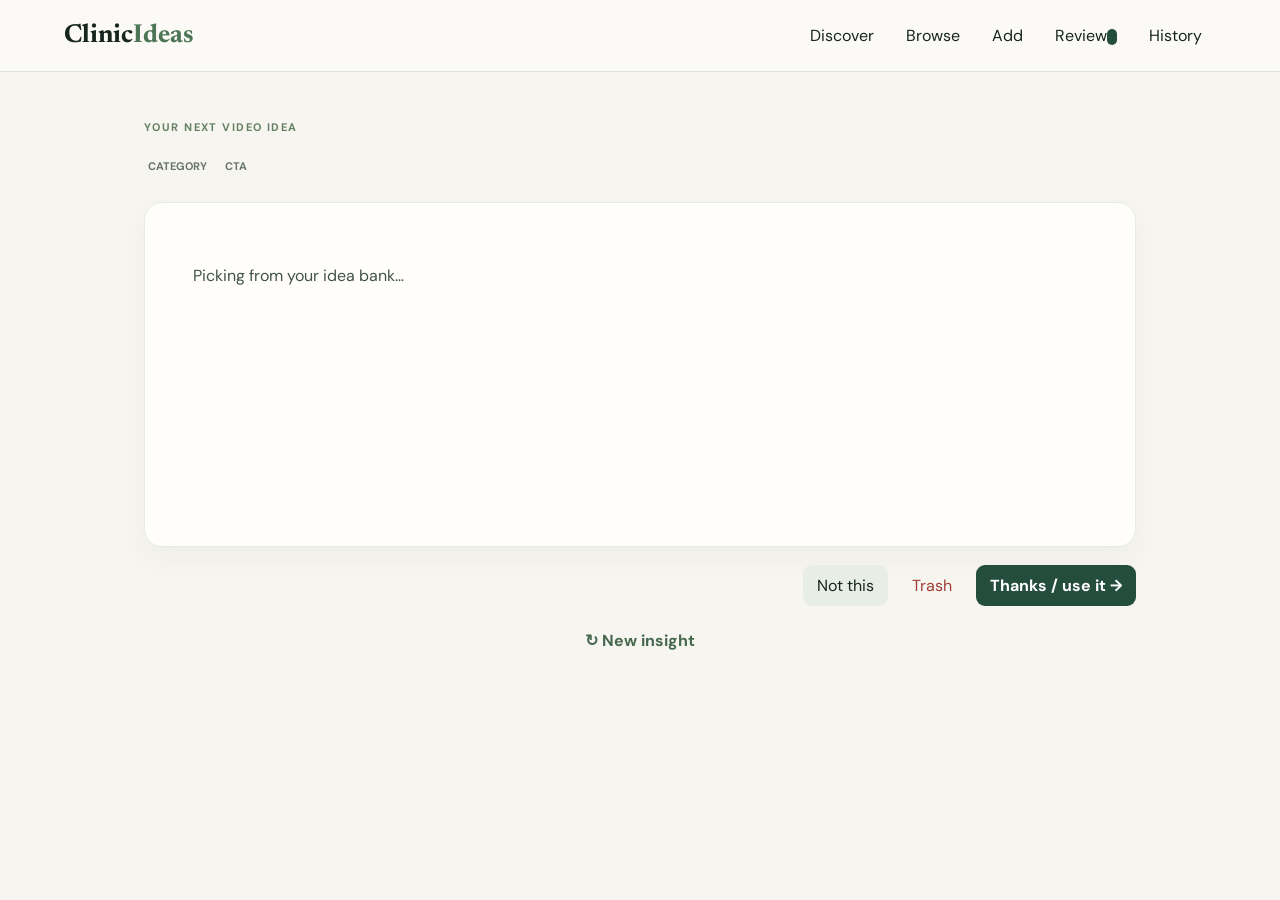
==== index.html @ f275d4c1 "first" ====
<!doctype html><html><head><meta charset="utf-8"><meta name="viewport" content="width=device-width,initial-scale=1"><title>Clinic Insight Bank</title><link rel="stylesheet" href="style.css"></head><body>
<header><a class="brand" href="#home">Clinic<span>Ideas</span></a><nav><button data-page="home">Discover</button><button data-page="browse">Browse</button><button data-page="add">Add</button><button data-page="review">Review <i id="draftCount"></i></button><button data-page="history">History</button></nav></header>
<main><section id="home" class="page active"><div class="eyebrow">YOUR NEXT VIDEO IDEA</div><div class="filterbar"><div id="categoryFilters"></div><div id="ctaFilters"></div></div><article id="card" class="insight-card"><p class="loading">Picking from your idea bank…</p></article><div class="actions"><button class="secondary" onclick="act('skipped')">Not this</button><button class="danger" onclick="act('trash')">Trash</button><button class="primary" onclick="act('used')">Thanks / use it →</button></div><button class="new" onclick="loadRandom()">↻ New insight</button></section>
<section id="browse" class="page"><div class="section-head"><h1>Browse all insights</h1><span id="browseCount"></span></div><div class="toolbar"><input id="search" placeholder="Search the idea bank"><select id="state"><option value="all">All insights</option><option value="active">Active only</option><option value="trash">Trash only</option></select><select id="sort"><option value="new">Newest</option><option value="least">Least used</option><option value="used">Most used</option><option value="category">Category</option></select></div><div id="list" class="list"></div></section>
<section id="add" class="page"><h1>Add to the idea bank</h1><div class="tabs"><button class="tab selected" onclick="showAdd('single')">One insight</button><button class="tab" onclick="showAdd('bulk')">Bulk paste</button><button class="tab" onclick="showAdd('generate')">Generate more</button></div><div id="single" class="add-panel form"></div><div id="bulk" class="add-panel hidden"><p>Paste one insight per line using: <code>Core insight | Indian clinic application | Category | CTA</code></p><textarea id="bulkText" rows="12" placeholder="A busy OPD can hide a weak practice | Explain the mechanism… | Economics | Consultation Calculator"></textarea><button class="primary" onclick="bulkAdd()">Import insights</button></div><div id="generate" class="add-panel hidden form"><p class="note">Generation creates a review queue first. It is designed to avoid generic advice and requires an <code>OPENAI_API_KEY</code> when starting the local server.</p><label>Category / topic<input id="genTopic" placeholder="e.g. appointment capacity, dermatology follow-ups"></label><label>Number (1–12)<input id="genCount" type="number" min="1" max="12" value="5"></label><button class="primary" onclick="generate()">Generate review ideas</button><p id="genStatus"></p></div></section>
<section id="review" class="page"><div class="section-head"><h1>Generated ideas to review</h1><button class="primary" onclick="approveDrafts()">Approve selected</button></div><div id="drafts" class="list"></div></section><section id="history" class="page"><h1>Activity history</h1><div id="historyList" class="list"></div></section></main><dialog id="editor"><form method="dialog" class="form"><div class="section-head"><h2>Edit insight</h2><button>×</button></div><div id="editFields"></div><button class="primary" type="button" onclick="saveEdit()">Save changes</button></form></dialog><script src="app.js"></script></body></html>
---- style.css ----
@import url('https://fonts.googleapis.com/css2?family=DM+Sans:wght@400;500;700&family=Newsreader:opsz,wght@6..72,500;6..72,700&display=swap');
:root{--ink:#16251f;--muted:#67756d;--cream:#f7f5ef;--line:#dce2d9;--lime:#d7f067;--deep:#244d3e;--red:#9f3e37}*{box-sizing:border-box}body{margin:0;background:var(--cream);color:var(--ink);font-family:'DM Sans',sans-serif}header{height:72px;display:flex;align-items:center;justify-content:space-between;padding:0 max(5vw,24px);border-bottom:1px solid var(--line);background:#fbfaf6}.brand{font:700 26px Newsreader;text-decoration:none;color:var(--ink)}.brand span{color:#4c7655}nav{display:flex;gap:4px}button{border:0;font:inherit;cursor:pointer;border-radius:9px;padding:10px 14px;background:transparent;color:var(--ink)}nav button:hover,.tab.selected{background:#e7eddf}nav i{font-style:normal;font-size:11px;background:var(--deep);color:white;border-radius:99px;padding:1px 5px}main{max-width:1040px;margin:auto;padding:48px 24px}.page{display:none}.page.active{display:block}.eyebrow{font-size:11px;letter-spacing:.13em;font-weight:700;color:#638063;margin-bottom:18px}.filterbar{display:flex;gap:10px;flex-wrap:wrap;margin:0 0 22px}.filterbar>div{display:flex;gap:6px;flex-wrap:wrap}.filterbar>div:before{font-size:11px;color:var(--muted);font-weight:700;padding:7px 4px}.filterbar>div:first-child:before{content:'CATEGORY'}.filterbar>div:nth-child(2):before{content:'CTA'}.chip{font-size:12px;background:#e7ece4;border:1px solid transparent;padding:6px 9px;border-radius:99px}.chip.on{background:var(--lime);border-color:#abc54a}.insight-card{min-height:345px;padding:44px 48px;background:#fffefa;border:1px solid #e8ebe4;border-radius:18px;box-shadow:0 12px 30px #263d2b0a}.tag{font-size:12px;font-weight:700;color:#52715e;text-transform:uppercase;letter-spacing:.08em}.insight-card h1{font:700 clamp(29px,4vw,47px)/1.04 Newsreader;margin:20px 0 24px;max-width:830px}.insight-card p{font-size:16px;line-height:1.6;max-width:780px;color:#42534a}.meta{display:flex;gap:12px;align-items:center;margin-top:27px;font-size:13px;color:var(--muted)}.pill{background:#edf2e9;border-radius:99px;padding:6px 10px}.actions{display:flex;gap:10px;margin-top:18px;justify-content:flex-end}.primary{background:var(--deep);color:white;font-weight:700}.secondary{background:#e8eee5}.danger{color:var(--red)}.new{display:block;margin:14px auto;color:#46684e;font-weight:700}.section-head{display:flex;justify-content:space-between;align-items:center;gap:12px}h1{font:700 38px Newsreader;margin:0 0 26px}h2{font:700 25px Newsreader;margin:0}.toolbar{display:flex;gap:9px;margin-bottom:20px}.toolbar input{flex:1}.toolbar input,select,input,textarea{border:1px solid var(--line);border-radius:8px;background:#fffefa;padding:10px;font:inherit;color:var(--ink)}.list{display:grid;gap:10px}.row{padding:19px 20px;border:1px solid var(--line);border-radius:12px;background:#fffefa}.row h3{margin:0 0 7px;font:700 20px Newsreader}.row p{margin:0;color:var(--muted);line-height:1.45}.row-foot{display:flex;justify-content:space-between;align-items:center;gap:8px;margin-top:14px;font-size:12px;color:var(--muted)}.row-actions button{padding:5px 8px;font-size:12px}.tabs{border-bottom:1px solid var(--line);margin-bottom:24px}.tab{border-radius:8px 8px 0 0}.form{max-width:720px}.form label{display:block;margin:14px 0 4px;font-weight:700;font-size:13px}.form input,.form textarea{width:100%;margin-top:6px}.form textarea{min-height:130px;resize:vertical}.form .primary{margin-top:18px}.hidden{display:none}.note{color:var(--muted);line-height:1.5}code{background:#e9eee6;padding:2px 4px;border-radius:4px}dialog{border:0;border-radius:15px;padding:28px;width:min(700px,95vw);box-shadow:0 18px 80px #0004}dialog::backdrop{background:#19322755}.loading{color:var(--muted)}.history-action{text-transform:capitalize;font-weight:700;color:#55705c}@media(max-width:650px){header{height:auto;padding:15px 18px;align-items:flex-start;gap:10px}nav{flex-wrap:wrap;justify-content:flex-end}nav button{padding:5px 7px;font-size:12px}main{padding:30px 15px}.insight-card{padding:28px 25px;min-height:390px}.actions{flex-wrap:wrap}.actions .primary{margin-left:auto}.toolbar{flex-wrap:wrap}.toolbar input{flex-basis:100%}h1{font-size:32px}}
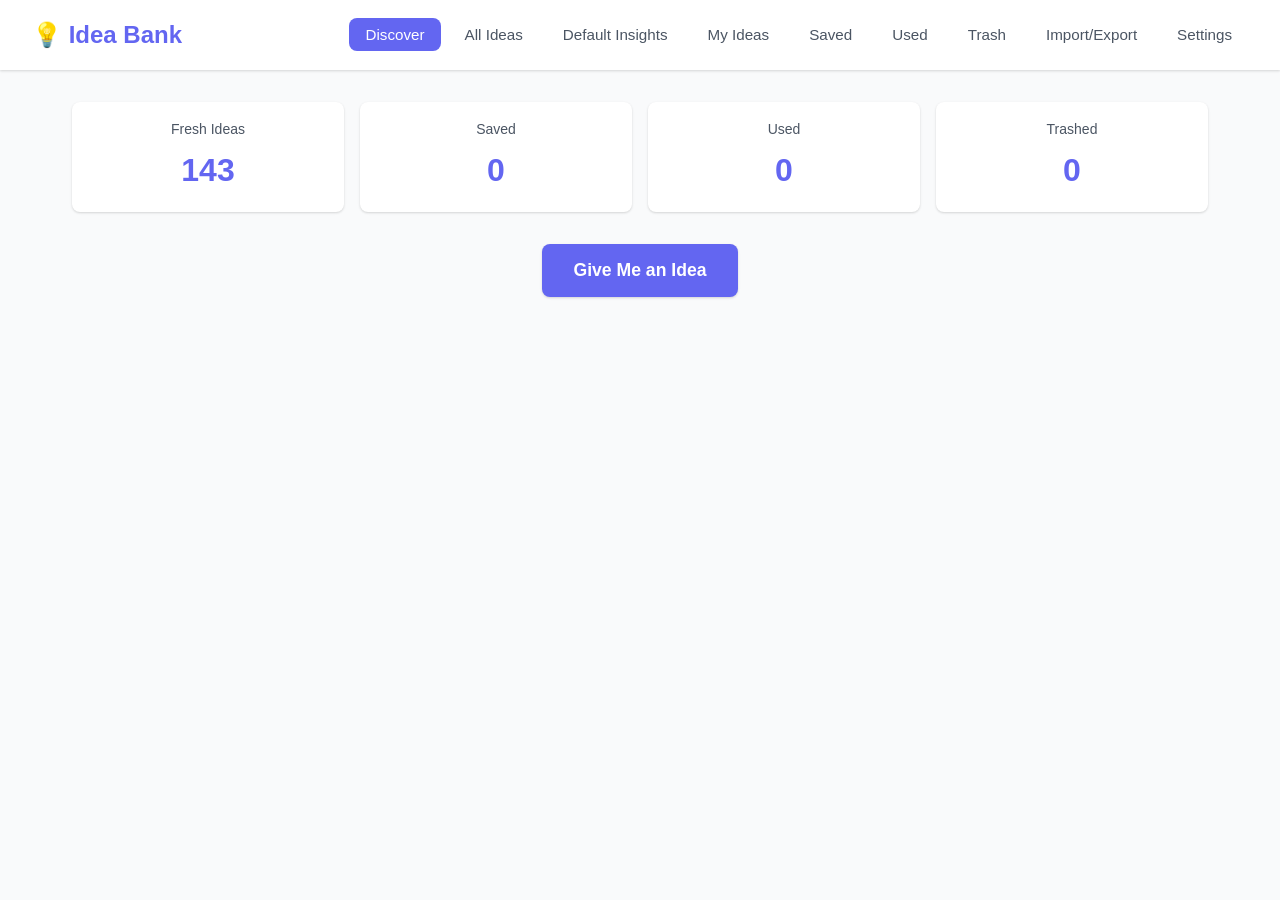
==== commit 372cdee7: "new" ====
--- a/index.html
+++ b/index.html
@@ -1,6 +1,315 @@
-<!doctype html><html><head><meta charset="utf-8"><meta name="viewport" content="width=device-width,initial-scale=1"><title>Clinic Insight Bank</title><link rel="stylesheet" href="style.css"></head><body>
-<header><a class="brand" href="#home">Clinic<span>Ideas</span></a><nav><button data-page="home">Discover</button><button data-page="browse">Browse</button><button data-page="add">Add</button><button data-page="review">Review <i id="draftCount"></i></button><button data-page="history">History</button></nav></header>
-<main><section id="home" class="page active"><div class="eyebrow">YOUR NEXT VIDEO IDEA</div><div class="filterbar"><div id="categoryFilters"></div><div id="ctaFilters"></div></div><article id="card" class="insight-card"><p class="loading">Picking from your idea bank…</p></article><div class="actions"><button class="secondary" onclick="act('skipped')">Not this</button><button class="danger" onclick="act('trash')">Trash</button><button class="primary" onclick="act('used')">Thanks / use it →</button></div><button class="new" onclick="loadRandom()">↻ New insight</button></section>
-<section id="browse" class="page"><div class="section-head"><h1>Browse all insights</h1><span id="browseCount"></span></div><div class="toolbar"><input id="search" placeholder="Search the idea bank"><select id="state"><option value="all">All insights</option><option value="active">Active only</option><option value="trash">Trash only</option></select><select id="sort"><option value="new">Newest</option><option value="least">Least used</option><option value="used">Most used</option><option value="category">Category</option></select></div><div id="list" class="list"></div></section>
-<section id="add" class="page"><h1>Add to the idea bank</h1><div class="tabs"><button class="tab selected" onclick="showAdd('single')">One insight</button><button class="tab" onclick="showAdd('bulk')">Bulk paste</button><button class="tab" onclick="showAdd('generate')">Generate more</button></div><div id="single" class="add-panel form"></div><div id="bulk" class="add-panel hidden"><p>Paste one insight per line using: <code>Core insight | Indian clinic application | Category | CTA</code></p><textarea id="bulkText" rows="12" placeholder="A busy OPD can hide a weak practice | Explain the mechanism… | Economics | Consultation Calculator"></textarea><button class="primary" onclick="bulkAdd()">Import insights</button></div><div id="generate" class="add-panel hidden form"><p class="note">Generation creates a review queue first. It is designed to avoid generic advice and requires an <code>OPENAI_API_KEY</code> when starting the local server.</p><label>Category / topic<input id="genTopic" placeholder="e.g. appointment capacity, dermatology follow-ups"></label><label>Number (1–12)<input id="genCount" type="number" min="1" max="12" value="5"></label><button class="primary" onclick="generate()">Generate review ideas</button><p id="genStatus"></p></div></section>
-<section id="review" class="page"><div class="section-head"><h1>Generated ideas to review</h1><button class="primary" onclick="approveDrafts()">Approve selected</button></div><div id="drafts" class="list"></div></section><section id="history" class="page"><h1>Activity history</h1><div id="historyList" class="list"></div></section></main><dialog id="editor"><form method="dialog" class="form"><div class="section-head"><h2>Edit insight</h2><button>×</button></div><div id="editFields"></div><button class="primary" type="button" onclick="saveEdit()">Save changes</button></form></dialog><script src="app.js"></script></body></html>
+<!DOCTYPE html>
+<html lang="en">
+<head>
+    <meta charset="UTF-8">
+    <meta name="viewport" content="width=device-width, initial-scale=1.0">
+    <title>Content Idea Bank</title>
+    <link rel="stylesheet" href="styles.css">
+</head>
+<body>
+    <nav class="navbar">
+        <div class="nav-container">
+            <h1 class="logo">💡 Idea Bank</h1>
+            <ul class="nav-menu">
+                <li><a href="#" data-page="discover" class="nav-link active">Discover</a></li>
+                <li><a href="#" data-page="all" class="nav-link">All Ideas</a></li>
+                <li><a href="#" data-page="default-insights" class="nav-link">Default Insights</a></li>
+                <li><a href="#" data-page="user-ideas" class="nav-link">My Ideas</a></li>
+                <li><a href="#" data-page="saved" class="nav-link">Saved</a></li>
+                <li><a href="#" data-page="used" class="nav-link">Used</a></li>
+                <li><a href="#" data-page="trash" class="nav-link">Trash</a></li>
+                <li><a href="#" data-page="import-export" class="nav-link">Import/Export</a></li>
+                <li><a href="#" data-page="settings" class="nav-link">Settings</a></li>
+            </ul>
+        </div>
+    </nav>
+
+    <div class="container">
+        <!-- Discover Page -->
+        <div id="discover-page" class="page active">
+            <div class="stats-bar">
+                <div class="stat">
+                    <span class="stat-label">Fresh Ideas</span>
+                    <span class="stat-value" id="fresh-count">0</span>
+                </div>
+                <div class="stat">
+                    <span class="stat-label">Saved</span>
+                    <span class="stat-value" id="saved-count">0</span>
+                </div>
+                <div class="stat">
+                    <span class="stat-label">Used</span>
+                    <span class="stat-value" id="used-count">0</span>
+                </div>
+                <div class="stat">
+                    <span class="stat-label">Trashed</span>
+                    <span class="stat-value" id="trash-count">0</span>
+                </div>
+            </div>
+
+            <div class="discover-container">
+                <button id="give-idea-btn" class="primary-btn">Give Me an Idea</button>
+                
+                <div id="idea-card" class="idea-card hidden">
+                    <div class="category-badge" id="idea-category"></div>
+                    <h2 id="idea-title"></h2>
+                    <div class="idea-section">
+                        <h3>Description</h3>
+                        <p id="idea-description"></p>
+                    </div>
+                    <div class="idea-section">
+                        <h3>Evidence / Execution Notes</h3>
+                        <p id="idea-evidence"></p>
+                    </div>
+                    
+                    <div class="action-buttons">
+                        <button id="use-btn" class="btn btn-use">USE</button>
+                        <button id="trash-btn" class="btn btn-trash">TRASH</button>
+                        <button id="save-btn" class="btn btn-save">SAVE</button>
+                        <button id="skip-btn" class="btn btn-skip">SKIP</button>
+                        <button id="edit-btn" class="btn btn-edit">EDIT</button>
+                    </div>
+                </div>
+
+                <div id="no-ideas-message" class="message hidden">
+                    <p>No eligible ideas available. Import some ideas or check your saved/trashed ideas.</p>
+                </div>
+            </div>
+        </div>
+
+        <!-- All Ideas Page -->
+        <div id="all-page" class="page">
+            <div class="page-header">
+                <h2>All Ideas</h2>
+                <button id="add-idea-btn" class="primary-btn">+ Add New Idea</button>
+            </div>
+            
+            <div class="filters">
+                <input type="text" id="search-all" placeholder="Search ideas..." class="search-input">
+                <select id="filter-category-all" class="filter-select">
+                    <option value="">All Categories</option>
+                </select>
+            </div>
+
+            <div id="all-ideas-list" class="ideas-list"></div>
+        </div>
+
+        <!-- Default Insights Page -->
+        <div id="default-insights-page" class="page">
+            <div class="page-header">
+                <h2>📚 Default Insights</h2>
+                <p class="page-description">Insights from the doctor_content_bank.xlsx - these are the default ideas provided with the system.</p>
+            </div>
+            
+            <div class="filters">
+                <input type="text" id="search-default" placeholder="Search default insights..." class="search-input">
+                <select id="filter-category-default" class="filter-select">
+                    <option value="">All Categories</option>
+                </select>
+            </div>
+
+            <div id="default-ideas-list" class="ideas-list"></div>
+        </div>
+
+        <!-- User-Created Ideas Page -->
+        <div id="user-ideas-page" class="page">
+            <div class="page-header">
+                <h2>✍️ My Ideas</h2>
+                <p class="page-description">Ideas you've created yourself.</p>
+                <button id="add-user-idea-btn" class="primary-btn">+ Add New Idea</button>
+            </div>
+            
+            <div class="filters">
+                <input type="text" id="search-user" placeholder="Search your ideas..." class="search-input">
+                <select id="filter-category-user" class="filter-select">
+                    <option value="">All Categories</option>
+                </select>
+            </div>
+
+            <div id="user-ideas-list" class="ideas-list"></div>
+        </div>
+
+        <!-- Saved Ideas Page -->
+        <div id="saved-page" class="page">
+            <div class="page-header">
+                <h2>Saved Ideas</h2>
+            </div>
+            
+            <div class="filters">
+                <input type="text" id="search-saved" placeholder="Search saved ideas..." class="search-input">
+                <select id="filter-category-saved" class="filter-select">
+                    <option value="">All Categories</option>
+                </select>
+            </div>
+
+            <div id="saved-ideas-list" class="ideas-list"></div>
+        </div>
+
+        <!-- Used Ideas Page -->
+        <div id="used-page" class="page">
+            <div class="page-header">
+                <h2>Used Ideas</h2>
+            </div>
+            
+            <div class="filters">
+                <input type="text" id="search-used" placeholder="Search used ideas..." class="search-input">
+                <select id="filter-category-used" class="filter-select">
+                    <option value="">All Categories</option>
+                </select>
+            </div>
+
+            <div id="used-ideas-list" class="ideas-list"></div>
+        </div>
+
+        <!-- Trash Page -->
+        <div id="trash-page" class="page">
+            <div class="page-header">
+                <h2>Trash</h2>
+                <p class="page-description">Ideas here are excluded from discovery. You can restore them anytime.</p>
+            </div>
+            
+            <div class="filters">
+                <input type="text" id="search-trash" placeholder="Search trashed ideas..." class="search-input">
+                <select id="filter-category-trash" class="filter-select">
+                    <option value="">All Categories</option>
+                </select>
+            </div>
+
+            <div id="trash-ideas-list" class="ideas-list"></div>
+        </div>
+
+        <!-- Import/Export Page -->
+        <div id="import-export-page" class="page">
+            <div class="page-header">
+                <h2>Import & Export</h2>
+            </div>
+
+            <div class="import-export-container">
+                <div class="section">
+                    <h3>Import Ideas</h3>
+                    <p>Upload an Excel (.xlsx), CSV, or JSON file containing ideas.</p>
+                    <input type="file" id="import-file" accept=".xlsx,.csv,.json" class="file-input">
+                    <button id="import-btn" class="primary-btn">Import File</button>
+                    <div id="import-preview" class="import-preview hidden"></div>
+                </div>
+
+                <div class="section">
+                    <h3>Export Ideas</h3>
+                    <div class="export-options">
+                        <button id="export-all-btn" class="btn btn-export">Export All (Excel)</button>
+                        <button id="export-fresh-btn" class="btn btn-export">Export Fresh Ideas (Excel)</button>
+                        <button id="export-used-btn" class="btn btn-export">Export Used (Excel)</button>
+                        <button id="export-trash-btn" class="btn btn-export">Export Trash (Excel)</button>
+                        <button id="export-backup-btn" class="btn btn-export">Full Backup (JSON)</button>
+                    </div>
+                    <p class="export-note">💡 Use Full Backup to save all your data and restore it on another device or browser.</p>
+                </div>
+            </div>
+        </div>
+
+        <!-- Settings Page -->
+        <div id="settings-page" class="page">
+            <div class="page-header">
+                <h2>Settings</h2>
+            </div>
+
+            <div class="settings-container">
+                <div class="setting-item">
+                    <label for="cooldown-days">
+                        <strong>Cooldown Period (days)</strong>
+                        <span class="setting-description">How long to wait before showing used ideas again</span>
+                    </label>
+                    <input type="number" id="cooldown-days" min="0" max="365" value="90" class="setting-input">
+                </div>
+
+                <div class="setting-item">
+                    <strong>Data Migration</strong>
+                    <span class="setting-description">If your default insights are not showing up correctly, click below to migrate existing ideas</span>
+                    <br><br>
+                    <button id="migrate-ideas-btn" class="btn btn-save">Migrate Existing Ideas</button>
+                    <p id="migration-status" style="margin-top: 0.5rem; color: var(--gray-600);"></p>
+                </div>
+            </div>
+        </div>
+    </div>
+
+    <!-- Modal for Use Note -->
+    <div id="use-modal" class="modal">
+        <div class="modal-content">
+            <h3>Add a Note (Optional)</h3>
+            <textarea id="use-note" placeholder="Add any notes about how you used this idea..." rows="4"></textarea>
+            <div class="modal-buttons">
+                <button id="use-confirm-btn" class="primary-btn">Confirm</button>
+                <button id="use-cancel-btn" class="btn">Cancel</button>
+            </div>
+        </div>
+    </div>
+
+    <!-- Modal for Edit Idea -->
+    <div id="edit-modal" class="modal">
+        <div class="modal-content">
+            <h3 id="edit-modal-title">Edit Idea</h3>
+            <div class="form-group">
+                <label>Title / Insight</label>
+                <input type="text" id="edit-title" class="form-input">
+            </div>
+            <div class="form-group">
+                <label>Description</label>
+                <textarea id="edit-description" rows="3" class="form-input"></textarea>
+            </div>
+            <div class="form-group">
+                <label>Category</label>
+                <input type="text" id="edit-category" class="form-input">
+            </div>
+            <div class="form-group">
+                <label>Evidence / Execution Notes</label>
+                <textarea id="edit-evidence" rows="3" class="form-input"></textarea>
+            </div>
+            <div class="form-group">
+                <label>Personal Notes</label>
+                <textarea id="edit-notes" rows="2" class="form-input"></textarea>
+            </div>
+            <div class="modal-buttons">
+                <button id="edit-save-btn" class="primary-btn">Save Changes</button>
+                <button id="edit-cancel-btn" class="btn">Cancel</button>
+            </div>
+        </div>
+    </div>
+
+    <!-- Modal for Add New Idea -->
+    <div id="add-modal" class="modal">
+        <div class="modal-content">
+            <h3>Add New Idea</h3>
+            <div class="form-group">
+                <label>Title / Insight *</label>
+                <input type="text" id="add-title" class="form-input" required>
+            </div>
+            <div class="form-group">
+                <label>Description</label>
+                <textarea id="add-description" rows="3" class="form-input"></textarea>
+            </div>
+            <div class="form-group">
+                <label>Category</label>
+                <input type="text" id="add-category" class="form-input">
+            </div>
+            <div class="form-group">
+                <label>Evidence / Execution Notes</label>
+                <textarea id="add-evidence" rows="3" class="form-input"></textarea>
+            </div>
+            <div class="form-group">
+                <label>Personal Notes</label>
+                <textarea id="add-notes" rows="2" class="form-input"></textarea>
+            </div>
+            <div class="modal-buttons">
+                <button id="add-save-btn" class="primary-btn">Add Idea</button>
+                <button id="add-cancel-btn" class="btn">Cancel</button>
+            </div>
+        </div>
+    </div>
+
+    <!-- Loading SheetJS from CDN for Excel support -->
+    <script src="https://cdn.sheetjs.com/xlsx-0.20.1/package/dist/xlsx.full.min.js"></script>
+    <script src="default-data.js"></script>
+    <script src="app.js"></script>
+    <script src="import-export.js"></script>
+</body>
+</html>
--- a/styles.css
+++ b/styles.css
@@ -0,0 +1,744 @@
+/* Reset and Base Styles */
+* {
+    margin: 0;
+    padding: 0;
+    box-sizing: border-box;
+}
+
+:root {
+    --primary-color: #6366f1;
+    --primary-hover: #4f46e5;
+    --success-color: #10b981;
+    --danger-color: #ef4444;
+    --warning-color: #f59e0b;
+    --info-color: #3b82f6;
+    --gray-50: #f9fafb;
+    --gray-100: #f3f4f6;
+    --gray-200: #e5e7eb;
+    --gray-300: #d1d5db;
+    --gray-400: #9ca3af;
+    --gray-500: #6b7280;
+    --gray-600: #4b5563;
+    --gray-700: #374151;
+    --gray-800: #1f2937;
+    --gray-900: #111827;
+    --white: #ffffff;
+    --border-radius: 8px;
+    --box-shadow: 0 1px 3px rgba(0, 0, 0, 0.1), 0 1px 2px rgba(0, 0, 0, 0.06);
+    --box-shadow-lg: 0 10px 15px -3px rgba(0, 0, 0, 0.1), 0 4px 6px -2px rgba(0, 0, 0, 0.05);
+}
+
+body {
+    font-family: -apple-system, BlinkMacSystemFont, 'Segoe UI', Roboto, 'Helvetica Neue', Arial, sans-serif;
+    line-height: 1.6;
+    color: var(--gray-800);
+    background-color: var(--gray-50);
+}
+
+/* Navigation */
+.navbar {
+    background-color: var(--white);
+    box-shadow: var(--box-shadow);
+    position: sticky;
+    top: 0;
+    z-index: 1000;
+}
+
+.nav-container {
+    max-width: 1400px;
+    margin: 0 auto;
+    padding: 1rem 2rem;
+    display: flex;
+    justify-content: space-between;
+    align-items: center;
+}
+
+.logo {
+    font-size: 1.5rem;
+    font-weight: 700;
+    color: var(--primary-color);
+}
+
+.nav-menu {
+    display: flex;
+    gap: 0.5rem;
+    list-style: none;
+}
+
+.nav-link {
+    padding: 0.5rem 1rem;
+    color: var(--gray-600);
+    text-decoration: none;
+    border-radius: var(--border-radius);
+    transition: all 0.2s;
+    font-size: 0.95rem;
+    font-weight: 500;
+}
+
+.nav-link:hover {
+    background-color: var(--gray-100);
+    color: var(--gray-900);
+}
+
+.nav-link.active {
+    background-color: var(--primary-color);
+    color: var(--white);
+}
+
+/* Container */
+.container {
+    max-width: 1200px;
+    margin: 0 auto;
+    padding: 2rem;
+}
+
+/* Pages */
+.page {
+    display: none;
+}
+
+.page.active {
+    display: block;
+}
+
+/* Stats Bar */
+.stats-bar {
+    display: flex;
+    gap: 1rem;
+    margin-bottom: 2rem;
+    flex-wrap: wrap;
+}
+
+.stat {
+    background-color: var(--white);
+    padding: 1rem 1.5rem;
+    border-radius: var(--border-radius);
+    box-shadow: var(--box-shadow);
+    flex: 1;
+    min-width: 150px;
+    text-align: center;
+}
+
+.stat-label {
+    display: block;
+    font-size: 0.875rem;
+    color: var(--gray-600);
+    margin-bottom: 0.25rem;
+}
+
+.stat-value {
+    display: block;
+    font-size: 2rem;
+    font-weight: 700;
+    color: var(--primary-color);
+}
+
+/* Discover Container */
+.discover-container {
+    max-width: 800px;
+    margin: 0 auto;
+    text-align: center;
+}
+
+/* Idea Card */
+.idea-card {
+    background-color: var(--white);
+    padding: 2.5rem;
+    border-radius: var(--border-radius);
+    box-shadow: var(--box-shadow-lg);
+    margin-top: 2rem;
+    text-align: left;
+    animation: slideIn 0.3s ease-out;
+}
+
+@keyframes slideIn {
+    from {
+        opacity: 0;
+        transform: translateY(20px);
+    }
+    to {
+        opacity: 1;
+        transform: translateY(0);
+    }
+}
+
+.category-badge {
+    display: inline-block;
+    padding: 0.25rem 0.75rem;
+    background-color: var(--primary-color);
+    color: var(--white);
+    border-radius: 999px;
+    font-size: 0.875rem;
+    font-weight: 600;
+    margin-bottom: 1rem;
+}
+
+.idea-card h2 {
+    font-size: 1.75rem;
+    color: var(--gray-900);
+    margin-bottom: 1.5rem;
+    line-height: 1.3;
+}
+
+.idea-section {
+    margin-bottom: 1.5rem;
+}
+
+.idea-section h3 {
+    font-size: 0.875rem;
+    font-weight: 600;
+    color: var(--gray-600);
+    text-transform: uppercase;
+    letter-spacing: 0.05em;
+    margin-bottom: 0.5rem;
+}
+
+.idea-section p {
+    color: var(--gray-700);
+    line-height: 1.7;
+}
+
+/* Action Buttons */
+.action-buttons {
+    display: flex;
+    gap: 0.75rem;
+    margin-top: 2rem;
+    flex-wrap: wrap;
+}
+
+.btn {
+    padding: 0.75rem 1.5rem;
+    border: none;
+    border-radius: var(--border-radius);
+    font-size: 0.95rem;
+    font-weight: 600;
+    cursor: pointer;
+    transition: all 0.2s;
+    flex: 1;
+    min-width: 100px;
+}
+
+.primary-btn {
+    padding: 1rem 2rem;
+    background-color: var(--primary-color);
+    color: var(--white);
+    border: none;
+    border-radius: var(--border-radius);
+    font-size: 1.1rem;
+    font-weight: 600;
+    cursor: pointer;
+    transition: all 0.2s;
+    box-shadow: var(--box-shadow);
+}
+
+.primary-btn:hover {
+    background-color: var(--primary-hover);
+    transform: translateY(-1px);
+    box-shadow: var(--box-shadow-lg);
+}
+
+.btn-use {
+    background-color: var(--success-color);
+    color: var(--white);
+}
+
+.btn-use:hover {
+    background-color: #059669;
+}
+
+.btn-trash {
+    background-color: var(--danger-color);
+    color: var(--white);
+}
+
+.btn-trash:hover {
+    background-color: #dc2626;
+}
+
+.btn-save {
+    background-color: var(--warning-color);
+    color: var(--white);
+}
+
+.btn-save:hover {
+    background-color: #d97706;
+}
+
+.btn-skip {
+    background-color: var(--gray-300);
+    color: var(--gray-700);
+}
+
+.btn-skip:hover {
+    background-color: var(--gray-400);
+}
+
+.btn-edit {
+    background-color: var(--info-color);
+    color: var(--white);
+}
+
+.btn-edit:hover {
+    background-color: #2563eb;
+}
+
+/* Messages */
+.message {
+    background-color: var(--white);
+    padding: 2rem;
+    border-radius: var(--border-radius);
+    box-shadow: var(--box-shadow);
+    margin-top: 2rem;
+    text-align: center;
+    color: var(--gray-600);
+}
+
+.hidden {
+    display: none !important;
+}
+
+/* Page Header */
+.page-header {
+    display: flex;
+    justify-content: space-between;
+    align-items: center;
+    margin-bottom: 2rem;
+    flex-wrap: wrap;
+    gap: 1rem;
+}
+
+.page-header h2 {
+    font-size: 2rem;
+    color: var(--gray-900);
+}
+
+.page-description {
+    color: var(--gray-600);
+    font-size: 0.95rem;
+    margin-top: 0.5rem;
+}
+
+/* Filters */
+.filters {
+    display: flex;
+    gap: 1rem;
+    margin-bottom: 1.5rem;
+    flex-wrap: wrap;
+}
+
+.search-input {
+    flex: 1;
+    min-width: 250px;
+    padding: 0.75rem 1rem;
+    border: 1px solid var(--gray-300);
+    border-radius: var(--border-radius);
+    font-size: 0.95rem;
+}
+
+.search-input:focus {
+    outline: none;
+    border-color: var(--primary-color);
+    box-shadow: 0 0 0 3px rgba(99, 102, 241, 0.1);
+}
+
+.filter-select {
+    padding: 0.75rem 1rem;
+    border: 1px solid var(--gray-300);
+    border-radius: var(--border-radius);
+    font-size: 0.95rem;
+    background-color: var(--white);
+    cursor: pointer;
+    min-width: 200px;
+}
+
+.filter-select:focus {
+    outline: none;
+    border-color: var(--primary-color);
+    box-shadow: 0 0 0 3px rgba(99, 102, 241, 0.1);
+}
+
+/* Ideas List */
+.ideas-list {
+    display: grid;
+    gap: 1rem;
+}
+
+.idea-item {
+    background-color: var(--white);
+    padding: 1.5rem;
+    border-radius: var(--border-radius);
+    box-shadow: var(--box-shadow);
+    transition: all 0.2s;
+}
+
+.idea-item:hover {
+    box-shadow: var(--box-shadow-lg);
+    transform: translateY(-2px);
+}
+
+.idea-item-header {
+    display: flex;
+    justify-content: space-between;
+    align-items: flex-start;
+    margin-bottom: 1rem;
+    gap: 1rem;
+}
+
+.idea-item-title {
+    flex: 1;
+}
+
+.idea-item-title h3 {
+    font-size: 1.25rem;
+    color: var(--gray-900);
+    margin-bottom: 0.25rem;
+}
+
+.idea-item-category {
+    display: inline-block;
+    padding: 0.25rem 0.75rem;
+    background-color: var(--gray-100);
+    color: var(--gray-700);
+    border-radius: 999px;
+    font-size: 0.8rem;
+    font-weight: 600;
+    margin-right: 0.5rem;
+}
+
+.idea-source-badge {
+    display: inline-block;
+    padding: 0.25rem 0.75rem;
+    border-radius: 999px;
+    font-size: 0.75rem;
+    font-weight: 600;
+}
+
+.badge-default {
+    background-color: #dbeafe;
+    color: #1e40af;
+}
+
+.badge-user {
+    background-color: #dcfce7;
+    color: #15803d;
+}
+
+.idea-item-description {
+    color: var(--gray-600);
+    margin-bottom: 1rem;
+    line-height: 1.6;
+}
+
+.idea-item-meta {
+    font-size: 0.875rem;
+    color: var(--gray-500);
+    margin-bottom: 1rem;
+}
+
+.idea-item-actions {
+    display: flex;
+    gap: 0.5rem;
+    flex-wrap: wrap;
+}
+
+.idea-item-actions .btn {
+    padding: 0.5rem 1rem;
+    font-size: 0.875rem;
+}
+
+/* Import/Export */
+.import-export-container {
+    display: grid;
+    gap: 2rem;
+}
+
+.section {
+    background-color: var(--white);
+    padding: 2rem;
+    border-radius: var(--border-radius);
+    box-shadow: var(--box-shadow);
+}
+
+.section h3 {
+    font-size: 1.5rem;
+    color: var(--gray-900);
+    margin-bottom: 1rem;
+}
+
+.section p {
+    color: var(--gray-600);
+    margin-bottom: 1.5rem;
+}
+
+.file-input {
+    display: block;
+    width: 100%;
+    padding: 0.75rem;
+    border: 2px dashed var(--gray-300);
+    border-radius: var(--border-radius);
+    margin-bottom: 1rem;
+    cursor: pointer;
+}
+
+.export-options {
+    display: flex;
+    flex-direction: column;
+    gap: 0.75rem;
+}
+
+.btn-export {
+    background-color: var(--info-color);
+    color: var(--white);
+    text-align: left;
+    justify-content: flex-start;
+}
+
+.btn-export:hover {
+    background-color: #2563eb;
+}
+
+.export-note {
+    margin-top: 1rem;
+    padding: 1rem;
+    background-color: var(--gray-100);
+    border-radius: var(--border-radius);
+    font-size: 0.875rem;
+    color: var(--gray-700);
+}
+
+.import-preview {
+    margin-top: 1rem;
+    padding: 1rem;
+    background-color: var(--gray-50);
+    border: 1px solid var(--gray-200);
+    border-radius: var(--border-radius);
+    max-height: 300px;
+    overflow-y: auto;
+}
+
+.import-preview h4 {
+    margin-bottom: 0.75rem;
+    color: var(--gray-900);
+}
+
+.import-preview-item {
+    padding: 0.5rem;
+    margin-bottom: 0.5rem;
+    background-color: var(--white);
+    border-radius: 4px;
+    font-size: 0.875rem;
+}
+
+.duplicate-warning {
+    color: var(--warning-color);
+    font-weight: 600;
+}
+
+/* Settings */
+.settings-container {
+    background-color: var(--white);
+    padding: 2rem;
+    border-radius: var(--border-radius);
+    box-shadow: var(--box-shadow);
+}
+
+.setting-item {
+    margin-bottom: 2rem;
+}
+
+.setting-item label {
+    display: block;
+    margin-bottom: 0.5rem;
+}
+
+.setting-item strong {
+    display: block;
+    color: var(--gray-900);
+    margin-bottom: 0.25rem;
+}
+
+.setting-description {
+    display: block;
+    font-size: 0.875rem;
+    color: var(--gray-600);
+}
+
+.setting-input {
+    width: 100%;
+    max-width: 200px;
+    padding: 0.75rem;
+    border: 1px solid var(--gray-300);
+    border-radius: var(--border-radius);
+    font-size: 1rem;
+}
+
+.setting-input:focus {
+    outline: none;
+    border-color: var(--primary-color);
+    box-shadow: 0 0 0 3px rgba(99, 102, 241, 0.1);
+}
+
+/* Modals */
+.modal {
+    display: none;
+    position: fixed;
+    top: 0;
+    left: 0;
+    width: 100%;
+    height: 100%;
+    background-color: rgba(0, 0, 0, 0.5);
+    z-index: 2000;
+    animation: fadeIn 0.2s ease-out;
+}
+
+@keyframes fadeIn {
+    from {
+        opacity: 0;
+    }
+    to {
+        opacity: 1;
+    }
+}
+
+.modal.active {
+    display: flex;
+    justify-content: center;
+    align-items: center;
+}
+
+.modal-content {
+    background-color: var(--white);
+    padding: 2rem;
+    border-radius: var(--border-radius);
+    box-shadow: var(--box-shadow-lg);
+    max-width: 600px;
+    width: 90%;
+    max-height: 90vh;
+    overflow-y: auto;
+}
+
+.modal-content h3 {
+    font-size: 1.5rem;
+    color: var(--gray-900);
+    margin-bottom: 1.5rem;
+}
+
+.form-group {
+    margin-bottom: 1.5rem;
+}
+
+.form-group label {
+    display: block;
+    font-weight: 600;
+    color: var(--gray-700);
+    margin-bottom: 0.5rem;
+}
+
+.form-input {
+    width: 100%;
+    padding: 0.75rem;
+    border: 1px solid var(--gray-300);
+    border-radius: var(--border-radius);
+    font-size: 0.95rem;
+    font-family: inherit;
+}
+
+.form-input:focus {
+    outline: none;
+    border-color: var(--primary-color);
+    box-shadow: 0 0 0 3px rgba(99, 102, 241, 0.1);
+}
+
+textarea.form-input {
+    resize: vertical;
+    min-height: 80px;
+}
+
+.modal-buttons {
+    display: flex;
+    gap: 0.75rem;
+    margin-top: 1.5rem;
+}
+
+.modal-buttons .btn,
+.modal-buttons .primary-btn {
+    flex: 1;
+}
+
+/* Responsive Design */
+@media (max-width: 768px) {
+    .nav-container {
+        flex-direction: column;
+        gap: 1rem;
+    }
+
+    .nav-menu {
+        flex-wrap: wrap;
+        justify-content: center;
+    }
+
+    .container {
+        padding: 1rem;
+    }
+
+    .stats-bar {
+        flex-direction: column;
+    }
+
+    .stat {
+        min-width: 100%;
+    }
+
+    .idea-card {
+        padding: 1.5rem;
+    }
+
+    .action-buttons {
+        flex-direction: column;
+    }
+
+    .action-buttons .btn {
+        min-width: 100%;
+    }
+
+    .page-header {
+        flex-direction: column;
+        align-items: flex-start;
+    }
+
+    .filters {
+        flex-direction: column;
+    }
+
+    .search-input,
+    .filter-select {
+        width: 100%;
+    }
+
+    .idea-item-actions {
+        flex-direction: column;
+    }
+
+    .idea-item-actions .btn {
+        width: 100%;
+    }
+
+    .modal-content {
+        width: 95%;
+        padding: 1.5rem;
+    }
+
+    .modal-buttons {
+        flex-direction: column;
+    }
+}
+
+/* Print Styles */
+@media print {
+    .navbar,
+    .action-buttons,
+    .filters,
+    .idea-item-actions {
+        display: none;
+    }
+}
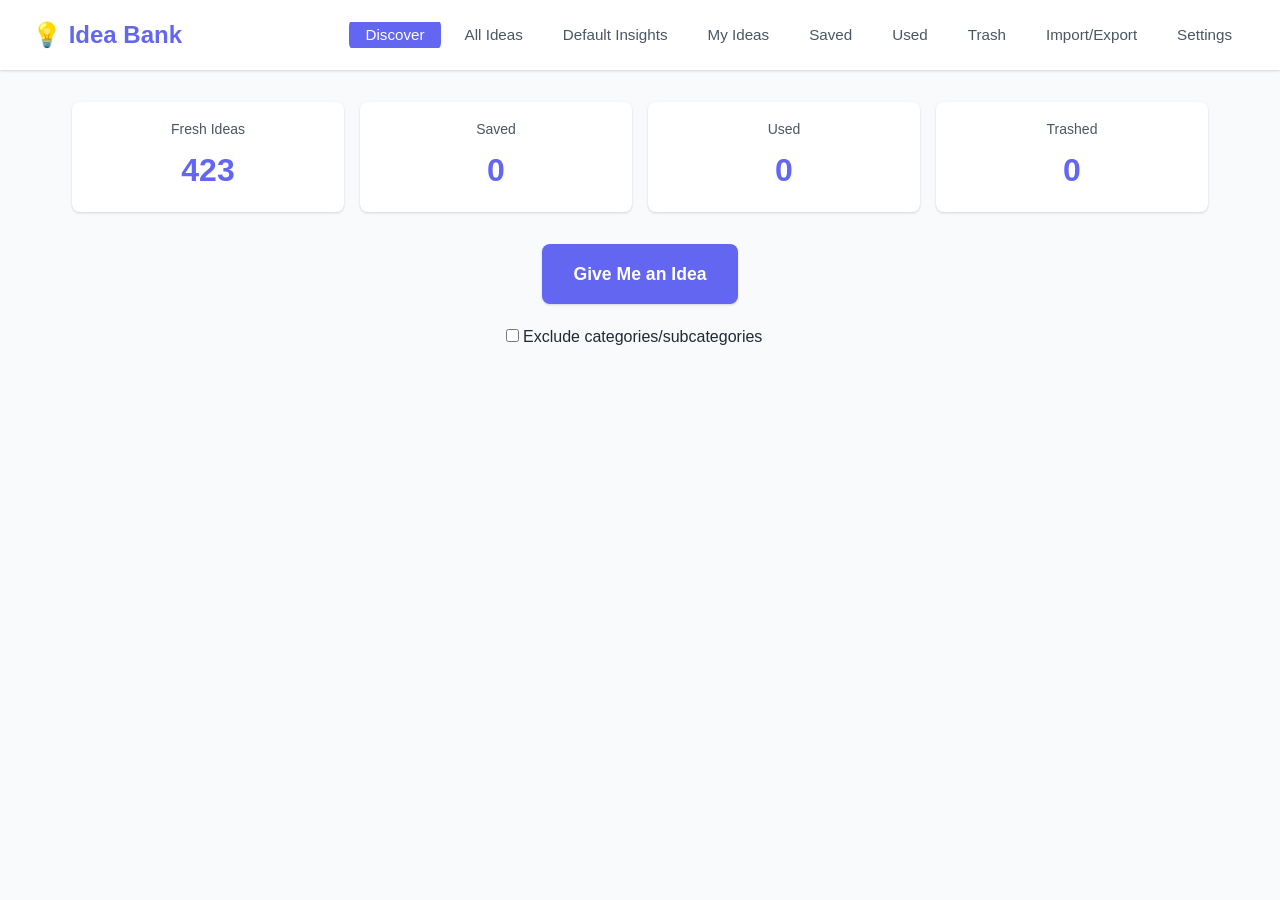
==== commit 0662f3d0: "update questions plus description" ====
--- a/index.html
+++ b/index.html
@@ -3,6 +3,10 @@
 <head>
     <meta charset="UTF-8">
     <meta name="viewport" content="width=device-width, initial-scale=1.0">
+    <meta name="theme-color" content="#6366f1">
+    <meta name="apple-mobile-web-app-capable" content="yes">
+    <meta name="apple-mobile-web-app-status-bar-style" content="default">
+    <link rel="manifest" href="manifest.json">
     <title>Content Idea Bank</title>
     <link rel="stylesheet" href="styles.css">
 </head>
@@ -48,13 +52,20 @@
 
             <div class="discover-container">
                 <button id="give-idea-btn" class="primary-btn">Give Me an Idea</button>
+                <div class="discover-filters"><label><input type="checkbox" id="exclude-category-toggle"> Exclude categories/subcategories</label><div id="discover-exclusion-list" class="hidden"></div></div>
                 
                 <div id="idea-card" class="idea-card hidden">
                     <div class="category-badge" id="idea-category"></div>
+                    <div class="idea-subcategory" id="idea-subcategory"></div>
                     <h2 id="idea-title"></h2>
                     <div class="idea-section">
                         <h3>Description</h3>
                         <p id="idea-description"></p>
+                    </div>
+                    <div class="idea-section">
+                        <h3>Description / Notes</h3>
+                        <textarea id="idea-notes" rows="3" placeholder="Notes about this insight..."></textarea>
+                        <button id="save-idea-notes-btn" class="btn">Save Notes</button>
                     </div>
                     <div class="idea-section">
                         <h3>Evidence / Execution Notes</h3>
@@ -81,6 +92,7 @@
             <div class="page-header">
                 <h2>All Ideas</h2>
                 <button id="add-idea-btn" class="primary-btn">+ Add New Idea</button>
+                <button id="toggle-table-btn" class="btn">Table View</button>
             </div>
             
             <div class="filters">
@@ -97,7 +109,7 @@
         <div id="default-insights-page" class="page">
             <div class="page-header">
                 <h2>📚 Default Insights</h2>
-                <p class="page-description">Insights from the doctor_content_bank.xlsx - these are the default ideas provided with the system.</p>
+                <p class="page-description">Bundled hardcoded insights from the clinic growth map.</p>
             </div>
             
             <div class="filters">
@@ -186,8 +198,8 @@
             <div class="import-export-container">
                 <div class="section">
                     <h3>Import Ideas</h3>
-                    <p>Upload an Excel (.xlsx), CSV, or JSON file containing ideas.</p>
-                    <input type="file" id="import-file" accept=".xlsx,.csv,.json" class="file-input">
+                    <p>Import a JSON backup file. Excel is intentionally not used for app data.</p>
+                    <input type="file" id="import-file" accept=".json" class="file-input">
                     <button id="import-btn" class="primary-btn">Import File</button>
                     <div id="import-preview" class="import-preview hidden"></div>
                 </div>
@@ -260,6 +272,7 @@
                 <label>Category</label>
                 <input type="text" id="edit-category" class="form-input">
             </div>
+            <div class="form-group"><label>Subcategory</label><input type="text" id="edit-subcategory" class="form-input"></div>
             <div class="form-group">
                 <label>Evidence / Execution Notes</label>
                 <textarea id="edit-evidence" rows="3" class="form-input"></textarea>
@@ -291,6 +304,7 @@
                 <label>Category</label>
                 <input type="text" id="add-category" class="form-input">
             </div>
+            <div class="form-group"><label>Subcategory</label><input type="text" id="add-subcategory" class="form-input"></div>
             <div class="form-group">
                 <label>Evidence / Execution Notes</label>
                 <textarea id="add-evidence" rows="3" class="form-input"></textarea>
--- a/styles.css
+++ b/styles.css
@@ -297,6 +297,13 @@
     display: none !important;
 }
 
+.discover-filters { margin: 1rem 0; }
+.discover-filters label { display: inline-block; margin: .25rem .75rem .25rem 0; }
+.table-wrap { overflow-x: auto; }
+table { width: 100%; border-collapse: collapse; background: white; }
+th, td { padding: .75rem; border-bottom: 1px solid var(--gray-200); text-align: left; vertical-align: top; }
+th { background: var(--gray-100); }
+
 /* Page Header */
 .page-header {
     display: flex;
@@ -742,3 +749,35 @@
         display: none;
     }
 }
+
+/* Mobile-first touch refinements */
+button, input, select, textarea { font: inherit; }
+button, .nav-link { -webkit-tap-highlight-color: transparent; touch-action: manipulation; }
+.nav-menu { overflow-x: auto; max-width: 100%; scrollbar-width: none; }
+.nav-menu::-webkit-scrollbar { display: none; }
+.idea-subcategory { color: var(--gray-500); font-size: .9rem; margin: -.6rem 0 1.2rem; }
+#discover-exclusion-list { text-align: left; max-height: 12rem; overflow-y: auto; padding: .75rem; margin-top: .5rem; background: var(--white); border: 1px solid var(--gray-200); border-radius: var(--border-radius); }
+#discover-exclusion-list label { display: block; padding: .35rem 0; }
+
+@media (max-width: 600px) {
+    body { font-size: 15px; }
+    .nav-container { align-items: stretch; padding: .75rem .75rem .5rem; gap: .6rem; }
+    .logo { font-size: 1.25rem; text-align: center; }
+    .nav-menu { flex-wrap: nowrap; justify-content: flex-start; gap: .25rem; padding-bottom: .25rem; }
+    .nav-link { display: block; white-space: nowrap; padding: .65rem .8rem; font-size: .85rem; }
+    .container { padding: .85rem; }
+    .stats-bar { display: grid; grid-template-columns: 1fr 1fr; gap: .6rem; margin-bottom: 1rem; }
+    .stat { min-width: 0; padding: .75rem .5rem; }
+    .stat-value { font-size: 1.5rem; }
+    .page-header { gap: .75rem; }
+    .page-header h2 { font-size: 1.35rem; }
+    .idea-card { margin-top: 1rem; padding: 1.15rem; }
+    .idea-card h2 { font-size: 1.35rem; }
+    .idea-section { margin: 1rem 0; }
+    .btn, .primary-btn { min-height: 44px; padding: .7rem 1rem; }
+    .idea-item { padding: 1rem; }
+    .idea-item-title h3 { font-size: 1rem; }
+    .form-input, textarea, .search-input, .filter-select { min-height: 44px; font-size: 16px; }
+    .modal-content { max-height: 90vh; overflow-y: auto; width: calc(100% - 1.25rem); padding: 1rem; }
+    th, td { padding: .55rem; font-size: .82rem; }
+}
